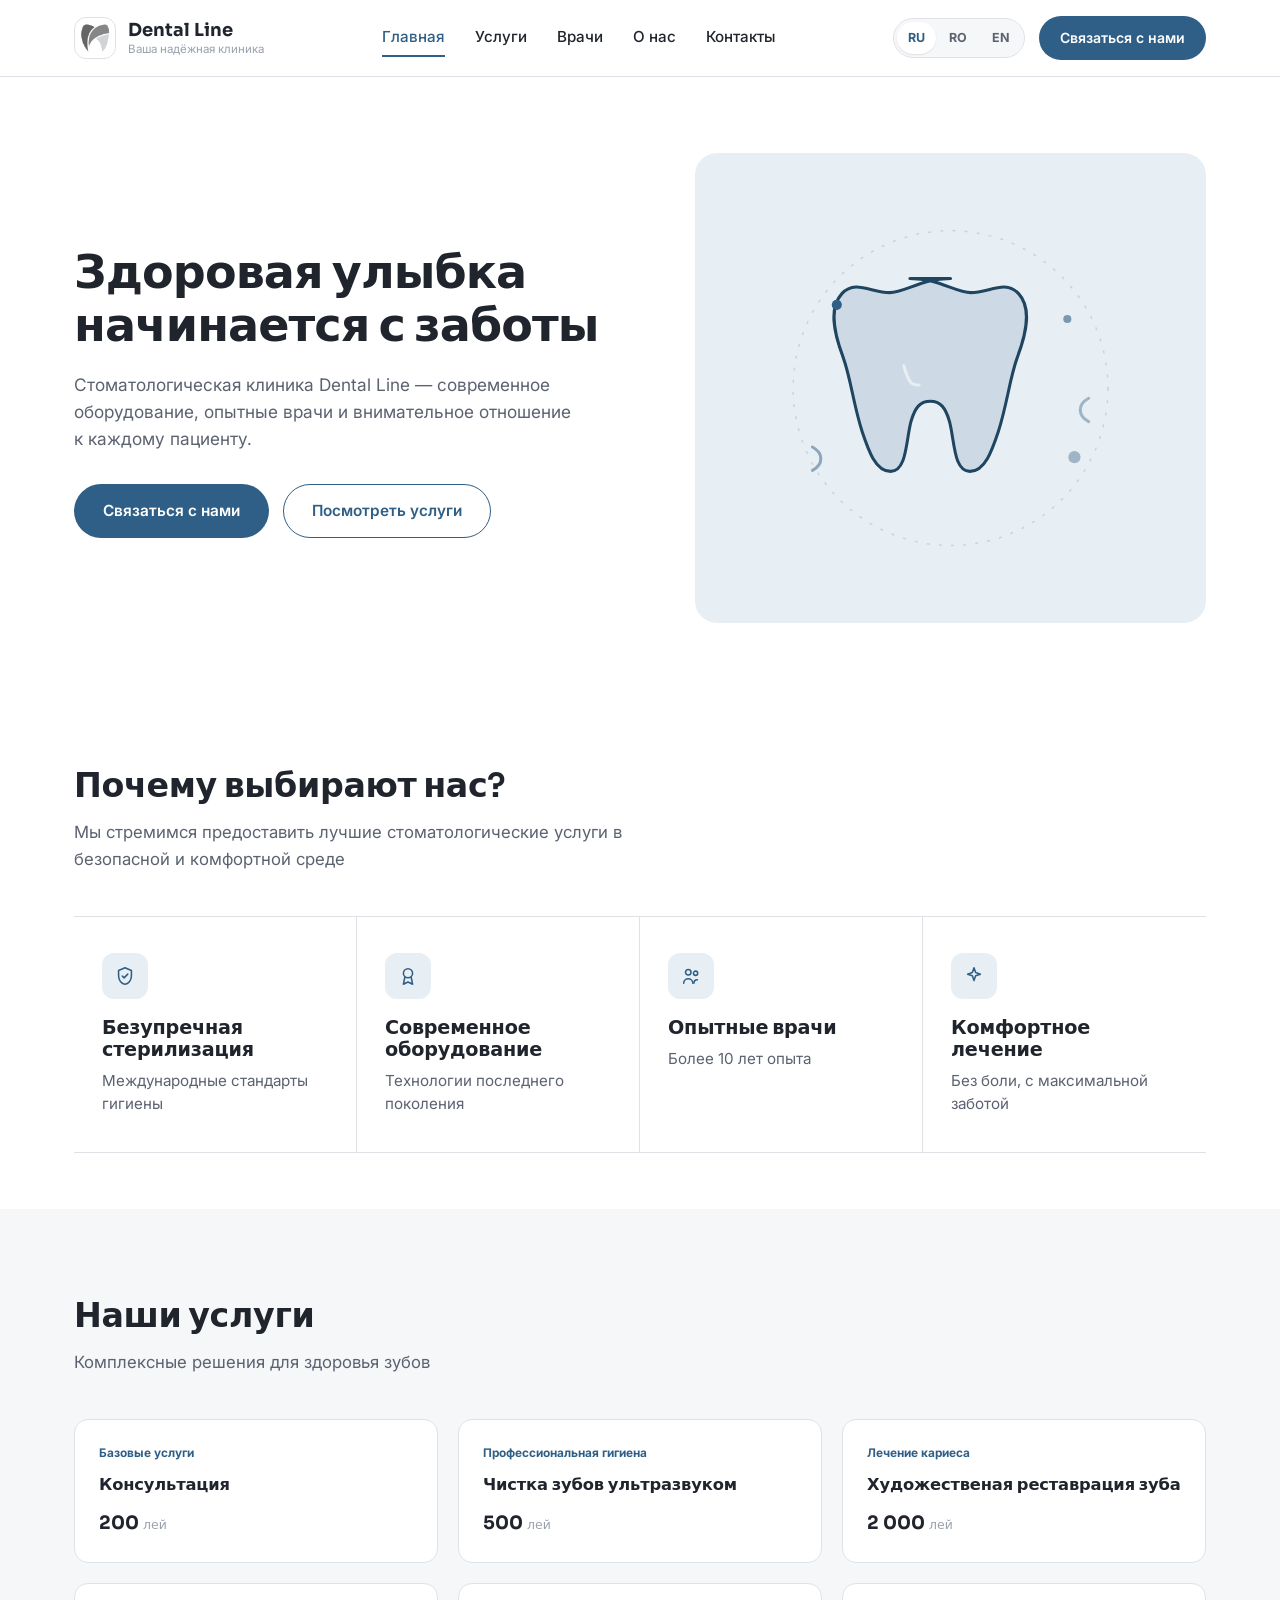
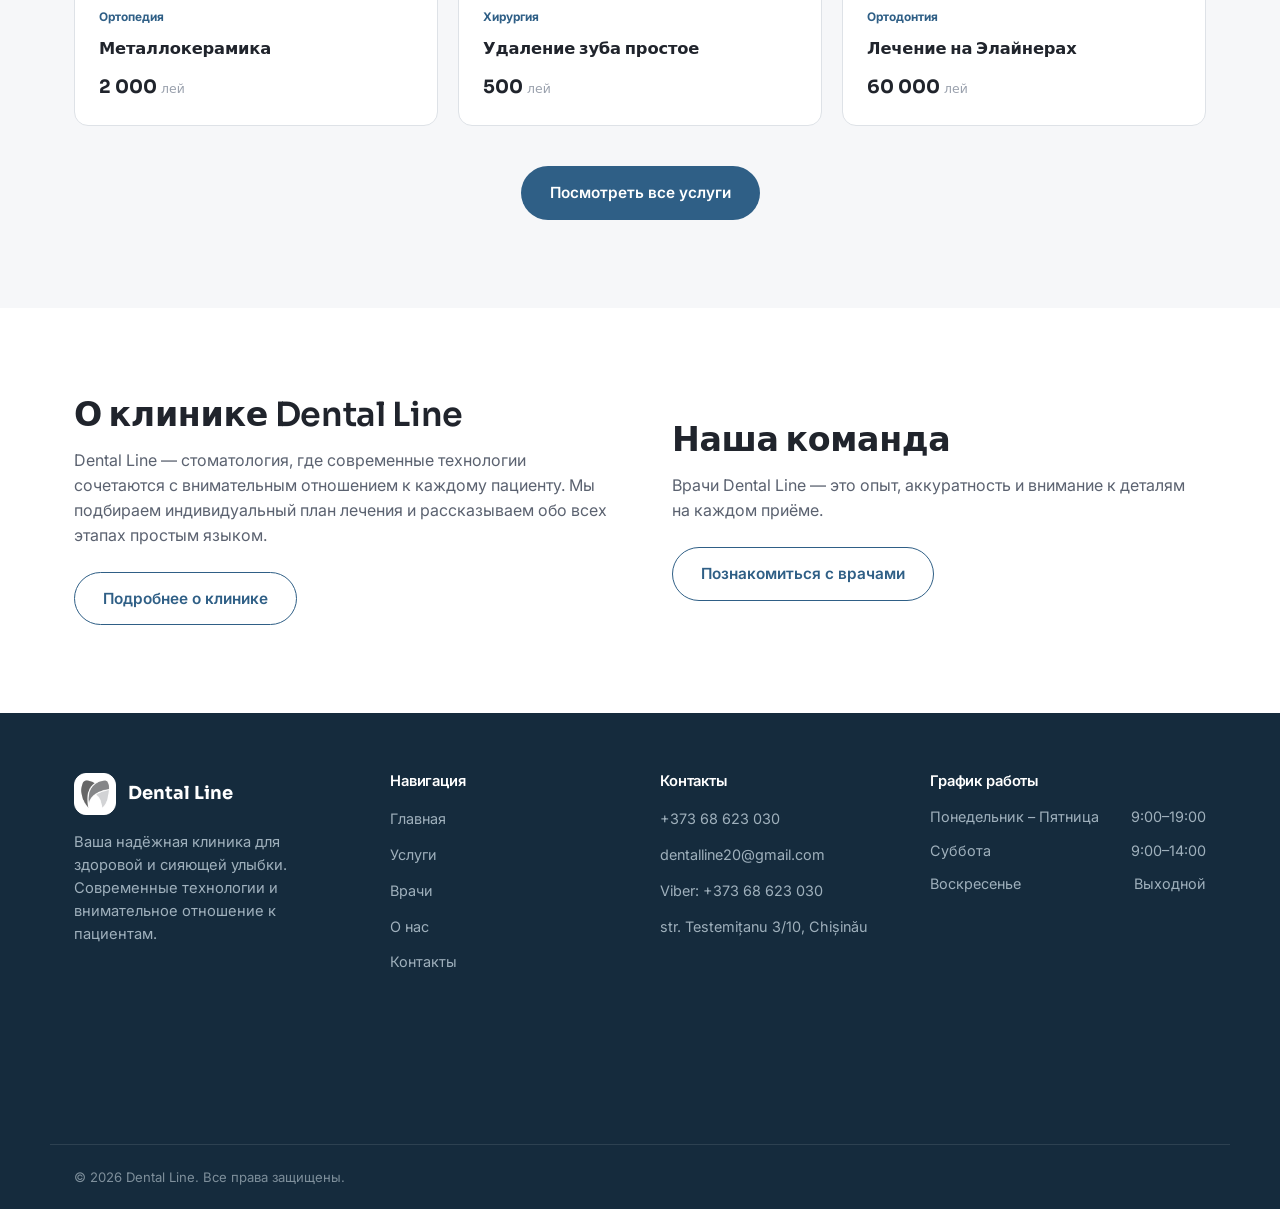
==== index.html @ fdcbea6c "Add files via upload" ====
<!DOCTYPE html>
<html lang="ru">
<head>
<meta charset="UTF-8">
<meta name="viewport" content="width=device-width, initial-scale=1.0">
<title>Dental Line — стоматологическая клиника</title>
<link rel="preconnect" href="https://fonts.googleapis.com">
<link rel="preconnect" href="https://fonts.gstatic.com" crossorigin>
<link href="https://fonts.googleapis.com/css2?family=Sora:wght@600;700&family=Inter:wght@400;500;600;700&display=swap" rel="stylesheet">
<link rel="stylesheet" href="css/style.css">
<meta name="description" content="Стоматологическая клиника Dental Line в Кишинёве: лечение зубов, гигиена, имплантация, протезирование, ортодонтия. Современное оборудование, опытные врачи, прозрачные цены.">
<link rel="canonical" href="https://dentalline.md/">
<meta name="robots" content="index, follow">

<link rel="icon" href="img/favicon.ico" sizes="any">
<link rel="icon" type="image/png" sizes="32x32" href="img/favicon-32.png">
<link rel="icon" type="image/png" sizes="16x16" href="img/favicon-16.png">
<link rel="apple-touch-icon" sizes="180x180" href="img/logo-icon-180.png">

<meta property="og:type" content="website">
<meta property="og:site_name" content="Dental Line">
<meta property="og:locale" content="ru_RU">
<meta property="og:title" content="Dental Line — стоматологическая клиника в Кишинёве">
<meta property="og:description" content="Стоматологическая клиника Dental Line в Кишинёве: лечение зубов, гигиена, имплантация, протезирование, ортодонтия. Современное оборудование, опытные врачи, прозрачные цены.">
<meta property="og:url" content="https://dentalline.md/">
<meta property="og:image" content="https://dentalline.md/img/logo-full.png">

<meta name="twitter:card" content="summary_large_image">
<meta name="twitter:title" content="Dental Line — стоматологическая клиника в Кишинёве">
<meta name="twitter:description" content="Стоматологическая клиника Dental Line в Кишинёве: лечение зубов, гигиена, имплантация, протезирование, ортодонтия. Современное оборудование, опытные врачи, прозрачные цены.">
<meta name="twitter:image" content="https://dentalline.md/img/logo-full.png">

<script type="application/ld+json">
{
  "@context": "https://schema.org",
  "@type": "Dentist",
  "name": "Dental Line",
  "image": "https://dentalline.md/img/logo-full.png",
  "logo": "https://dentalline.md/img/logo-icon-512.png",
  "url": "https://dentalline.md/",
  "telephone": "+37368623030",
  "email": "dentalline20@gmail.com",
  "address": {
    "@type": "PostalAddress",
    "streetAddress": "str. Testemițanu 3/10",
    "addressLocality": "Chișinău",
    "addressCountry": "MD"
  },
  "openingHoursSpecification": [
    {
      "@type": "OpeningHoursSpecification",
      "dayOfWeek": ["Monday","Tuesday","Wednesday","Thursday","Friday"],
      "opens": "09:00",
      "closes": "19:00"
    },
    {
      "@type": "OpeningHoursSpecification",
      "dayOfWeek": ["Saturday"],
      "opens": "09:00",
      "closes": "14:00"
    }
  ],
  "sameAs": []
}
</script>
</head>
<body data-page="home">

<header class="site-header">
  <div class="container header-inner">
    <a href="index.html" class="brand">
      <span class="brand-mark"><img src="img/logo-icon.png" alt="Dental Line" width="42" height="42"></span>
      <span class="brand-text">
        <span class="brand-name">Dental Line</span>
        <span class="brand-tag" data-i18n="brand.tag">Ваша надёжная клиника</span>
      </span>
    </a>
    <nav class="main-nav">
      <a href="index.html" class="active" data-i18n="nav.home">Главная</a>
      <a href="services.html" data-i18n="nav.services">Услуги</a>
      <a href="doctors.html" data-i18n="nav.doctors">Врачи</a>
      <a href="about.html" data-i18n="nav.about">О нас</a>
      <a href="contacts.html" data-i18n="nav.contacts">Контакты</a>
    </nav>
    <div class="header-actions">
      <div class="lang-switch">
        <button data-lang="ru">RU</button>
        <button data-lang="ro">RO</button>
        <button data-lang="en">EN</button>
      </div>
      <a href="contacts.html" class="btn btn-primary btn-sm" data-i18n="header.contactBtn">Связаться с нами</a>
    </div>
    <button class="nav-toggle" aria-label="Menu"></button>
  </div>
</header>

<div class="mobile-overlay" id="mobile-overlay">
  <nav class="mobile-overlay-nav">
    <a href="index.html" class="active" data-i18n="nav.home">Главная</a>
    <a href="services.html" data-i18n="nav.services">Услуги</a>
    <a href="doctors.html" data-i18n="nav.doctors">Врачи</a>
    <a href="about.html" data-i18n="nav.about">О нас</a>
    <a href="contacts.html" data-i18n="nav.contacts">Контакты</a>
  </nav>
  <div class="mobile-overlay-actions">
    <div class="lang-switch">
      <button data-lang="ru">RU</button>
      <button data-lang="ro">RO</button>
      <button data-lang="en">EN</button>
    </div>
    <a href="contacts.html" class="btn btn-primary btn-block" data-i18n="header.contactBtn">Связаться с нами</a>
  </div>
</div>

<main>

  <!-- Hero -->
  <section class="hero">
    <div class="container hero-grid">
      <div class="hero-copy">
        <h1 data-i18n="hero.title">Здоровая улыбка начинается с заботы</h1>
        <p class="lede" data-i18n="hero.lede">Стоматологическая клиника Dental Line — современное оборудование, опытные врачи и внимательное отношение к каждому пациенту.</p>
        <div class="hero-actions">
          <a href="contacts.html" class="btn btn-primary" data-i18n="hero.ctaContact">Связаться с нами</a>
          <a href="services.html" class="btn btn-outline" data-i18n="hero.ctaServices">Посмотреть услуги</a>
        </div>
      </div>
      <div class="hero-visual" aria-hidden="true">
        <svg viewBox="0 0 400 400" xmlns="http://www.w3.org/2000/svg">
          <circle cx="200" cy="200" r="155" fill="none" stroke="#2F5F86" stroke-opacity="0.18" stroke-width="1.5" stroke-dasharray="3 9"/>
          <path d="M200 92c-28 0-45 14-60 14-18 0-34-13-47 1-13 14-8 38 1 62 8 22 10 46 19 74 6 18 13 39 28 39 16 0 15-30 20-49 4-14 9-20 19-20s15 6 19 20c5 19 4 49 20 49 15 0 22-21 28-39 9-28 11-52 19-74 9-24 14-48 1-62-13-14-29-1-47-1-15 0-32-14-60-14z" fill="#2F5F86" fill-opacity="0.14" stroke="#1F4560" stroke-width="3" stroke-linejoin="round"/>
          <path d="M154 178c5 18 8 19 15 19" stroke="#ffffff" stroke-width="3" fill="none" stroke-linecap="round" opacity="0.55"/>
          <circle cx="88" cy="118" r="5" fill="#2F5F86"/>
          <circle cx="315" cy="132" r="4" fill="#2F5F86" opacity="0.6"/>
          <circle cx="322" cy="268" r="6" fill="#2F5F86" opacity="0.4"/>
          <path d="M64 258c11 6 11 17 0 23" stroke="#2F5F86" stroke-width="3" fill="none" stroke-linecap="round" opacity="0.5"/>
          <path d="M336 210c-11 6-11 17 0 23" stroke="#2F5F86" stroke-width="3" fill="none" stroke-linecap="round" opacity="0.4"/>
        </svg>
      </div>
    </div>
  </section>

  <!-- Why choose us -->
  <section class="section section--tight">
    <div class="container">
      <div class="section-head">
        <h2 data-i18n="why.title">Почему выбирают нас?</h2>
        <p data-i18n="why.subtitle">Мы стремимся предоставить лучшие стоматологические услуги в безопасной и комфортной среде</p>
      </div>
    </div>
    <div class="container">
      <div class="why-grid">
        <div class="why-item">
          <span class="why-icon" data-icon="shield"></span>
          <h3 data-i18n="why.1.title">Безупречная стерилизация</h3>
          <p data-i18n="why.1.text">Международные стандарты гигиены</p>
        </div>
        <div class="why-item">
          <span class="why-icon" data-icon="badge"></span>
          <h3 data-i18n="why.2.title">Современное оборудование</h3>
          <p data-i18n="why.2.text">Технологии последнего поколения</p>
        </div>
        <div class="why-item">
          <span class="why-icon" data-icon="users"></span>
          <h3 data-i18n="why.3.title">Опытные врачи</h3>
          <p data-i18n="why.3.text">Более 10 лет опыта</p>
        </div>
        <div class="why-item">
          <span class="why-icon" data-icon="sparkle"></span>
          <h3 data-i18n="why.4.title">Комфортное лечение</h3>
          <p data-i18n="why.4.text">Без боли, с максимальной заботой</p>
        </div>
      </div>
    </div>
  </section>

  <!-- Services preview -->
  <section class="section section--gray">
    <div class="container">
      <div class="section-head">
        <h2 data-i18n="home.services.title">Наши услуги</h2>
        <p data-i18n="home.services.subtitle">Комплексные решения для здоровья зубов</p>
      </div>
      <div class="services-preview-grid" id="services-preview-grid"></div>
      <div class="preview-footer-cta">
        <a href="services.html" class="btn btn-primary" data-i18n="services.viewAll">Посмотреть все услуги</a>
      </div>
    </div>
  </section>

  <!-- About + team teaser -->
  <section class="section">
    <div class="container">
      <div class="about-grid">
        <div>
          <h2 data-i18n="home.about.title">О клинике Dental Line</h2>
          <p class="lede" style="margin-top:14px;" data-i18n="home.about.text">Dental Line — стоматология, где современные технологии сочетаются с внимательным отношением к каждому пациенту.</p>
          <a href="about.html" class="btn btn-outline" style="margin-top:24px;" data-i18n="home.about.link">Подробнее о клинике</a>
        </div>
        <div>
          <h2 data-i18n="home.doctors.title">Наша команда</h2>
          <p class="lede" style="margin-top:14px;" data-i18n="home.doctors.text">Врачи Dental Line — это опыт, аккуратность и внимание к деталям на каждом приёме.</p>
          <a href="doctors.html" class="btn btn-outline" style="margin-top:24px;" data-i18n="home.doctors.link">Познакомиться с врачами</a>
        </div>
      </div>
    </div>
  </section>

</main>

<footer class="site-footer">
  <div class="container footer-top">
    <div class="footer-brand">
      <a href="index.html" class="brand">
        <span class="brand-mark"><img src="img/logo-icon.png" alt="Dental Line" width="42" height="42"></span>
        <span class="brand-name">Dental Line</span>
      </a>
      <p data-i18n="footer.about">Ваша надёжная клиника для здоровой и сияющей улыбки.</p>
    </div>
    <div class="footer-col">
      <h4 data-i18n="footer.navTitle">Навигация</h4>
      <ul>
        <li><a href="index.html" data-i18n="nav.home">Главная</a></li>
        <li><a href="services.html" data-i18n="nav.services">Услуги</a></li>
        <li><a href="doctors.html" data-i18n="nav.doctors">Врачи</a></li>
        <li><a href="about.html" data-i18n="nav.about">О нас</a></li>
        <li><a href="contacts.html" data-i18n="nav.contacts">Контакты</a></li>
      </ul>
    </div>
    <div class="footer-col">
      <h4 data-i18n="footer.contactsTitle">Контакты</h4>
      <ul>
        <li><a href="tel:+37368623030" data-contact="phoneTel"><span data-contact="phoneDisplay">+373 68 623 030</span></a></li>
        <li><a href="mailto:dentalline20@gmail.com" data-contact="email">dentalline20@gmail.com</a></li>
        <li><a href="viber://chat?number=%2B37368623030" data-contact="viberHref">Viber: <span data-contact="phoneDisplay">+373 68 623 030</span></a></li>
        <li><span data-contact="address">str. Testemițanu 3/10, Chișinău</span></li>
      </ul>
    </div>
    <div class="footer-col">
      <h4 data-i18n="footer.hoursTitle">График работы</h4>
      <ul style="margin-bottom:16px;">
        <li class="footer-hours-row"><span data-i18n="contacts.hours.weekdays">Пн–Пт</span><span>9:00–19:00</span></li>
        <li class="footer-hours-row"><span data-i18n="contacts.hours.saturday">Сб</span><span>9:00–14:00</span></li>
        <li class="footer-hours-row"><span data-i18n="contacts.hours.sunday">Вс</span><span data-i18n="contacts.hours.closed">Выходной</span></li>
      </ul>
      <div class="footer-map">
        <iframe src="https://www.google.com/maps?q=str.+Testemi%C8%9Banu+3%2F10,+Chi%C8%99in%C4%83u&output=embed" loading="lazy" referrerpolicy="no-referrer-when-downgrade" title="Dental Line — карта"></iframe>
      </div>
    </div>
  </div>
  <div class="container footer-bottom">
    <span>© <span data-contact="year">2026</span> Dental Line. <span data-i18n="footer.rights">Все права защищены.</span></span>
  </div>
</footer>

<script src="js/services-data.js"></script>
<script src="js/translations.js"></script>
<script src="js/main.js"></script>
</body>
</html>
---- css/style.css ----
/* ==========================================================================
   Dental Line — design tokens & base
   ========================================================================== */

:root{
  --white:#ffffff;
  --gray-50:#F6F7F9;
  --gray-100:#EEF0F3;
  --gray-200:#DEE2E7;
  --gray-300:#C4C9D1;
  --gray-400:#9AA1AD;
  --gray-600:#5B6270;
  --ink:#20242C;

  --blue:#2F5F86;
  --blue-dark:#1F4560;
  --blue-deep:#152B3D;
  --blue-tint:#E8EFF4;
  --blue-tint-2:#DCE7EF;

  --radius-sm:8px;
  --radius-md:14px;
  --radius-lg:22px;
  --radius-pill:999px;

  --shadow-sm:0 1px 2px rgba(21,43,61,.06), 0 1px 1px rgba(21,43,61,.05);
  --shadow-md:0 8px 24px rgba(21,43,61,.10);

  --container:1180px;

  --font-display:'Sora', system-ui, sans-serif;
  --font-body:'Inter', system-ui, sans-serif;

  --header-h:76px;
}

*, *::before, *::after{ box-sizing:border-box; }
html{ scroll-behavior:smooth; overflow-x:hidden; }
body{
  margin:0;
  font-family:var(--font-body);
  color:var(--ink);
  background:var(--white);
  -webkit-font-smoothing:antialiased;
  line-height:1.55;
}
img,svg{ display:block; max-width:100%; }
a{ color:inherit; text-decoration:none; }
ul{ margin:0; padding:0; list-style:none; }
button{ font:inherit; cursor:pointer; }
input,textarea,select{ font:inherit; }

@media (prefers-reduced-motion: reduce){
  html{ scroll-behavior:auto; }
  *, *::before, *::after{ animation-duration:.001ms !important; transition-duration:.001ms !important; }
}

:focus-visible{
  outline:2.5px solid var(--blue);
  outline-offset:2px;
  border-radius:4px;
}

h1,h2,h3,h4{
  font-family:var(--font-display);
  color:var(--ink);
  margin:0;
  line-height:1.15;
  letter-spacing:-0.01em;
  font-weight:600;
}
h1{ font-size:clamp(2.1rem, 3.6vw, 3.15rem); letter-spacing:-0.02em; }
h2{ font-size:clamp(1.65rem, 2.6vw, 2.15rem); }
h3{ font-size:1.2rem; }
p{ margin:0; }

.container{
  width:100%;
  max-width:var(--container);
  margin-inline:auto;
  padding-inline:24px;
}

.section{ padding-block:88px; }
.section--tight{ padding-block:56px; }
.section--gray{ background:var(--gray-50); }

.eyebrow-free-title{ max-width:640px; }
.section-head{ max-width:620px; margin-bottom:44px; }
.section-head p{ color:var(--gray-600); margin-top:14px; font-size:1.05rem; }

.text-center{ text-align:center; margin-inline:auto; }

/* ---------- Buttons ---------- */
.btn{
  display:inline-flex;
  align-items:center;
  justify-content:center;
  gap:8px;
  padding:14px 28px;
  border-radius:var(--radius-pill);
  font-weight:600;
  font-size:.96rem;
  border:1.5px solid transparent;
  transition:background .18s ease, color .18s ease, border-color .18s ease, transform .12s ease;
  white-space:nowrap;
}
.btn:active{ transform:translateY(1px); }
.btn-primary{ background:var(--blue); color:var(--white); }
.btn-primary:hover{ background:var(--blue-dark); }
.btn-outline{ background:transparent; color:var(--blue); border-color:var(--blue); }
.btn-outline:hover{ background:var(--blue-tint); }
.btn-block{ width:100%; }
.btn-sm{ padding:10px 20px; font-size:.88rem; }

/* ==========================================================================
   Header
   ========================================================================== */
.site-header{
  position:sticky; top:0; z-index:80;
  background:rgba(255,255,255,.92);
  backdrop-filter:blur(8px);
  border-bottom:1px solid var(--gray-200);
}
.header-inner{
  display:flex; align-items:center; justify-content:space-between;
  height:var(--header-h);
  gap:20px;
}
.brand{ display:flex; align-items:center; gap:12px; }
.brand-mark{
  width:42px; height:42px; border-radius:12px;
  background:var(--white);
  border:1px solid var(--gray-200);
  color:var(--white);
  display:flex; align-items:center; justify-content:center;
  font-family:var(--font-display); font-weight:700; font-size:1.05rem;
  flex-shrink:0;
  overflow:hidden;
  padding:5px;
}
.brand-mark img{ width:100%; height:100%; object-fit:contain; display:block; }
.brand-text{ display:flex; flex-direction:column; line-height:1.15; }
.brand-name{ font-family:var(--font-display); font-weight:700; font-size:1.12rem; color:var(--ink); }
.brand-tag{ font-size:.72rem; color:var(--gray-400); margin-top:2px; }

.main-nav{ display:flex; align-items:center; gap:30px; }
.main-nav a{
  font-weight:500; font-size:.95rem; color:var(--ink);
  padding-block:6px; border-bottom:2px solid transparent;
  transition:color .15s ease, border-color .15s ease;
}
.main-nav a:hover{ color:var(--blue); }
.main-nav a.active{ color:var(--blue); border-color:var(--blue); }

.header-actions{ display:flex; align-items:center; gap:14px; }

.lang-switch{
  display:flex; border:1px solid var(--gray-200); border-radius:var(--radius-pill);
  padding:3px; gap:2px; background:var(--gray-50);
}
.lang-switch button{
  border:none; background:transparent; padding:6px 11px; border-radius:var(--radius-pill);
  font-size:.78rem; font-weight:700; letter-spacing:.02em; color:var(--gray-600);
  transition:background .15s ease, color .15s ease;
}
.lang-switch button.active{ background:var(--white); color:var(--blue); box-shadow:var(--shadow-sm); }

.nav-toggle{
  display:none; width:42px; height:42px; border-radius:10px; border:1px solid var(--gray-200);
  background:var(--white); align-items:center; justify-content:center; flex-shrink:0;
}
.nav-toggle svg{ width:20px; height:20px; }

/* Mobile nav overlay — a sibling of <header>, not a descendant, so that
   position:fixed anchors to the real viewport (a sticky ancestor would
   otherwise become its containing block in Chromium/Safari). */
.mobile-overlay{ display:none; }

/* ==========================================================================
   Hero
   ========================================================================== */
.hero{
  padding-block:76px 88px;
}
.hero-grid{
  display:grid; grid-template-columns:1.05fr .95fr; gap:56px; align-items:center;
}
.hero-copy p.lede{
  color:var(--gray-600); font-size:1.08rem; max-width:46ch; margin-top:20px;
}
.hero-copy h1{ margin-top:8px; }
.hero-actions{ display:flex; gap:14px; margin-top:32px; flex-wrap:wrap; }

.hero-visual{
  position:relative;
  background:var(--blue-tint);
  border-radius:var(--radius-lg);
  padding:32px;
  display:flex; align-items:center; justify-content:center;
  aspect-ratio:1/0.92;
}
.hero-visual svg{ width:100%; height:100%; }

/* ==========================================================================
   Why choose us
   ========================================================================== */
.why-grid{
  display:grid; grid-template-columns:repeat(4,1fr); gap:0;
  border-top:1px solid var(--gray-200);
}
.why-item{
  padding:36px 28px; border-right:1px solid var(--gray-200); border-bottom:1px solid var(--gray-200);
}
.why-item:last-child{ border-right:none; }
.why-icon{
  width:46px; height:46px; border-radius:12px; background:var(--blue-tint); color:var(--blue);
  display:flex; align-items:center; justify-content:center; margin-bottom:18px;
}
.why-icon svg{ width:22px; height:22px; }
.why-item h3{ margin-bottom:8px; }
.why-item p{ color:var(--gray-600); font-size:.95rem; }

/* ==========================================================================
   Services (home preview + full page)
   ========================================================================== */
.services-preview-grid{
  display:grid; grid-template-columns:repeat(3,1fr); gap:20px; margin-bottom:40px;
}
.service-card{
  background:var(--white); border:1px solid var(--gray-200); border-radius:var(--radius-md);
  padding:24px; display:flex; flex-direction:column; gap:14px;
  transition:border-color .15s ease, transform .15s ease;
}
.service-card:hover{ border-color:var(--blue); transform:translateY(-2px); }
.service-card .tag{
  font-size:.74rem; font-weight:700; color:var(--blue); text-transform:none;
}
.service-card h3{ font-size:1.02rem; }
.service-card .price{
  margin-top:auto; font-family:var(--font-display); font-weight:700; color:var(--ink); font-size:1.15rem;
}
.service-card .price span{ color:var(--gray-400); font-weight:500; font-size:.78rem; margin-left:4px; }

.preview-footer-cta{ text-align:center; }

/* Services filter page */
.services-hero{
  background:var(--blue-deep); color:var(--white); padding-block:56px;
}
.services-hero h1{ color:var(--white); }
.services-hero p{ color:#B9C6D1; margin-top:12px; max-width:56ch; }

.filter-bar{
  position:sticky; top:var(--header-h); z-index:60; background:var(--white);
  border-bottom:1px solid var(--gray-200); padding-block:18px;
}
.filter-pills{ display:flex; gap:10px; flex-wrap:wrap; }
.filter-pill{
  border:1.5px solid var(--gray-200); background:var(--white); color:var(--gray-600);
  padding:9px 18px; border-radius:var(--radius-pill); font-size:.88rem; font-weight:600;
  display:inline-flex; align-items:center; gap:8px;
  transition:border-color .15s ease, color .15s ease, background .15s ease;
}
.filter-pill svg{ width:16px; height:16px; }
.filter-pill:hover{ border-color:var(--blue); color:var(--blue); }
.filter-pill.active{ background:var(--blue); border-color:var(--blue); color:var(--white); }

.price-list{ padding-block:56px; }
.price-category{ margin-bottom:52px; }
.price-category:last-child{ margin-bottom:0; }
.price-category-head{
  display:flex; align-items:center; gap:14px; margin-bottom:18px;
  padding-bottom:14px; border-bottom:2px solid var(--ink);
}
.price-category-head .cat-icon{
  width:38px; height:38px; border-radius:10px; background:var(--blue-tint); color:var(--blue);
  display:flex; align-items:center; justify-content:center; flex-shrink:0;
}
.price-category-head .cat-icon svg{ width:19px; height:19px; }
.price-category-head h2{ font-size:1.3rem; }

.price-row{
  display:flex; align-items:baseline; justify-content:space-between; gap:24px;
  padding:15px 18px; border-radius:var(--radius-sm);
}
.price-row:nth-child(odd){ background:var(--gray-50); }
.price-row-name{ color:var(--ink); font-size:.98rem; min-width:0; overflow-wrap:break-word; word-break:break-word; }
.price-row-price{
  font-family:var(--font-display); font-weight:700; color:var(--blue); white-space:nowrap; font-size:1rem;
}

/* ==========================================================================
   Doctors
   ========================================================================== */
.doctors-grid{
  display:grid; grid-template-columns:repeat(3,1fr); gap:28px;
}
.doctor-card{ text-align:left; }
.doctor-photo{
  aspect-ratio:1/1; border-radius:var(--radius-md);
  background:linear-gradient(155deg, var(--blue-tint), var(--gray-100));
  border:1.5px dashed var(--gray-300);
  display:flex; flex-direction:column; align-items:center; justify-content:center; gap:10px;
  color:var(--gray-400); margin-bottom:16px;
}
.doctor-photo svg{ width:44px; height:44px; }
.doctor-photo span{ font-size:.78rem; font-weight:600; color:var(--gray-400); }
.doctor-card h3{ margin-bottom:4px; }
.doctor-card .role{ color:var(--blue); font-size:.88rem; font-weight:600; margin-bottom:8px; }
.doctor-card .note{ color:var(--gray-400); font-size:.86rem; }

/* ==========================================================================
   About
   ========================================================================== */
.about-hero{ background:var(--blue-deep); color:var(--white); padding-block:56px; }
.about-hero h1{ color:var(--white); }
.about-hero p{ color:#B9C6D1; margin-top:12px; max-width:56ch; }

.about-grid{
  display:grid; grid-template-columns:1fr 1fr; gap:64px; align-items:center;
}
.about-grid p + p{ margin-top:16px; }
.about-grid .lede{ color:var(--gray-600); }
.about-visual{
  background:var(--gray-50); border-radius:var(--radius-lg); padding:28px;
  aspect-ratio:1/1; display:flex; align-items:center; justify-content:center;
}
.about-visual svg{ width:100%; height:100%; }

.pillars{
  display:grid; grid-template-columns:repeat(3,1fr); gap:24px; margin-top:64px;
}
.pillar{ padding:28px; border-radius:var(--radius-md); background:var(--gray-50); }
.pillar .why-icon{ background:var(--white); }
.pillar h3{ margin-bottom:8px; font-size:1.05rem; }
.pillar p{ color:var(--gray-600); font-size:.94rem; }

/* ==========================================================================
   Contacts
   ========================================================================== */
.contacts-hero{ background:var(--blue-deep); color:var(--white); padding-block:56px; }
.contacts-hero h1{ color:var(--white); }

.contacts-grid{
  display:grid; grid-template-columns:.85fr 1.15fr; gap:48px; align-items:start;
}
.contact-info-list{ display:flex; flex-direction:column; gap:14px; margin-bottom:28px; }
.contact-info-card{
  display:flex; gap:16px; padding:20px; border:1px solid var(--gray-200); border-radius:var(--radius-md);
}
.contact-info-card .ico{
  width:42px; height:42px; border-radius:10px; background:var(--blue-tint); color:var(--blue);
  display:flex; align-items:center; justify-content:center; flex-shrink:0;
}
.contact-info-card .ico svg{ width:20px; height:20px; }
.contact-info-card h3{ font-size:.98rem; margin-bottom:4px; }
.contact-info-card p, .contact-info-card a{ color:var(--gray-600); font-size:.93rem; }
.contact-info-card a:hover{ color:var(--blue); }
.contact-info-card p + p{ margin-top:2px; }

.map-embed{
  border-radius:var(--radius-md); overflow:hidden; border:1px solid var(--gray-200);
  aspect-ratio:16/10;
}
.map-embed iframe{ width:100%; height:100%; border:0; }

.contact-form-panel{
  background:var(--gray-50); border-radius:var(--radius-lg); padding:36px;
}
.form-row{ margin-bottom:18px; }
.form-row label{ display:block; font-size:.85rem; font-weight:600; margin-bottom:7px; color:var(--ink); }
.form-row input, .form-row textarea{
  width:100%; padding:13px 15px; border-radius:var(--radius-sm); border:1.5px solid var(--gray-200);
  background:var(--white); color:var(--ink);
}
.form-row input:focus, .form-row textarea:focus{ outline:none; border-color:var(--blue); }
.form-row textarea{ min-height:110px; resize:vertical; }
.form-divider{ height:1px; background:var(--gray-200); margin:22px 0; }
.form-hint{ font-size:.85rem; color:var(--gray-600); margin-bottom:14px; }
.send-options{ display:flex; flex-direction:column; gap:10px; }
.send-btn{
  display:flex; align-items:center; justify-content:center; gap:10px;
  padding:14px; border-radius:var(--radius-sm); font-weight:600; font-size:.92rem; color:var(--white);
  transition:filter .15s ease;
}
.send-btn:hover{ filter:brightness(1.08); }
.send-btn svg{ width:18px; height:18px; }
.send-whatsapp{ background:#2FA24B; }
.send-viber{ background:#7360F2; }
.send-call{ background:var(--ink); }
.send-email{ background:var(--blue); }

/* ==========================================================================
   Footer
   ========================================================================== */
.site-footer{ background:var(--blue-deep); color:#C7D2DA; }
.footer-top{
  padding-block:60px; display:grid; grid-template-columns:1.2fr 1fr 1fr 1.2fr; gap:40px;
}
.footer-brand .brand-mark{ background:var(--white); color:var(--blue-deep); border-color:var(--white); }
.footer-brand .brand-name{ color:var(--white); }
.footer-brand p{ margin-top:16px; font-size:.92rem; color:#9FB0BC; max-width:32ch; }
.footer-col h4{ color:var(--white); font-size:.92rem; margin-bottom:16px; font-family:var(--font-body); font-weight:600; }
.footer-col ul{ display:flex; flex-direction:column; gap:11px; }
.footer-col a, .footer-col span{ font-size:.9rem; color:#9FB0BC; }
.footer-col a:hover{ color:var(--white); }
.footer-hours-row{ display:flex; justify-content:space-between; gap:12px; }
.footer-map{ border-radius:var(--radius-md); overflow:hidden; aspect-ratio:16/10; }
.footer-map iframe{ width:100%; height:100%; border:0; filter:grayscale(.2) contrast(1.05); }
.footer-bottom{
  border-top:1px solid rgba(255,255,255,.1); padding-block:22px;
  display:flex; justify-content:space-between; gap:12px; font-size:.82rem; color:#7E8F9B; flex-wrap:wrap;
}

/* ==========================================================================
   Responsive
   ========================================================================== */
@media (max-width:980px){
  .hero-grid{ grid-template-columns:1fr; }
  .hero-visual{ order:-1; aspect-ratio:16/10; }
  .why-grid{ grid-template-columns:repeat(2,1fr); }
  .why-item:nth-child(2){ border-right:none; }
  .services-preview-grid{ grid-template-columns:repeat(2,1fr); }
  .doctors-grid{ grid-template-columns:repeat(2,1fr); }
  .about-grid{ grid-template-columns:1fr; }
  .about-visual{ order:-1; max-width:420px; margin-inline:auto; width:100%; }
  .pillars{ grid-template-columns:1fr; }
  .contacts-grid{ grid-template-columns:1fr; }
  .footer-top{ grid-template-columns:1fr 1fr; }
}

@media (max-width:720px){
  .main-nav, .header-actions{ display:none; }
  .nav-toggle{ display:flex; }

  .mobile-overlay{
    position:fixed; inset:var(--header-h) 0 0 0; z-index:70;
    background:var(--white);
    flex-direction:column; padding:24px; overflow:auto;
  }
  .mobile-overlay.open{ display:flex; }
  .mobile-overlay-nav{ display:flex; flex-direction:column; gap:2px; }
  .mobile-overlay-nav a{
    padding:15px 4px; border-bottom:1px solid var(--gray-100);
    font-weight:500; font-size:1.02rem; color:var(--ink);
  }
  .mobile-overlay-nav a.active{ color:var(--blue); }
  .mobile-overlay-actions{
    margin-top:auto; padding-top:26px; display:flex; flex-direction:column; gap:16px;
  }
  .mobile-overlay-actions .lang-switch{ align-self:center; }

  .why-grid{ grid-template-columns:1fr; }
  .why-item{ border-right:none; }
  .services-preview-grid{ grid-template-columns:1fr; }
  .doctors-grid{ grid-template-columns:1fr; }
  .footer-top{ grid-template-columns:1fr; }
  .section{ padding-block:56px; }

  /* Filter pills: horizontal scroll ("chips carousel") instead of wrapping */
  .filter-bar{ padding-block:14px; }
  .filter-bar .container{ padding-inline:0; }
  .filter-pills{
    flex-wrap:nowrap;
    overflow-x:auto;
    -webkit-overflow-scrolling:touch;
    scroll-snap-type:x proximity;
    scrollbar-width:none;
    padding-inline:24px 48px;
    margin:0;
  }
  .filter-pills::-webkit-scrollbar{ display:none; }
  .filter-pill{
    flex:0 0 auto;
    scroll-snap-align:start;
    white-space:nowrap;
  }
  .filter-bar::after{
    content:"";
    position:absolute;
    top:0; right:0; bottom:0;
    width:48px;
    background:linear-gradient(to right, rgba(255,255,255,0), var(--white) 70%);
    pointer-events:none;
  }
}
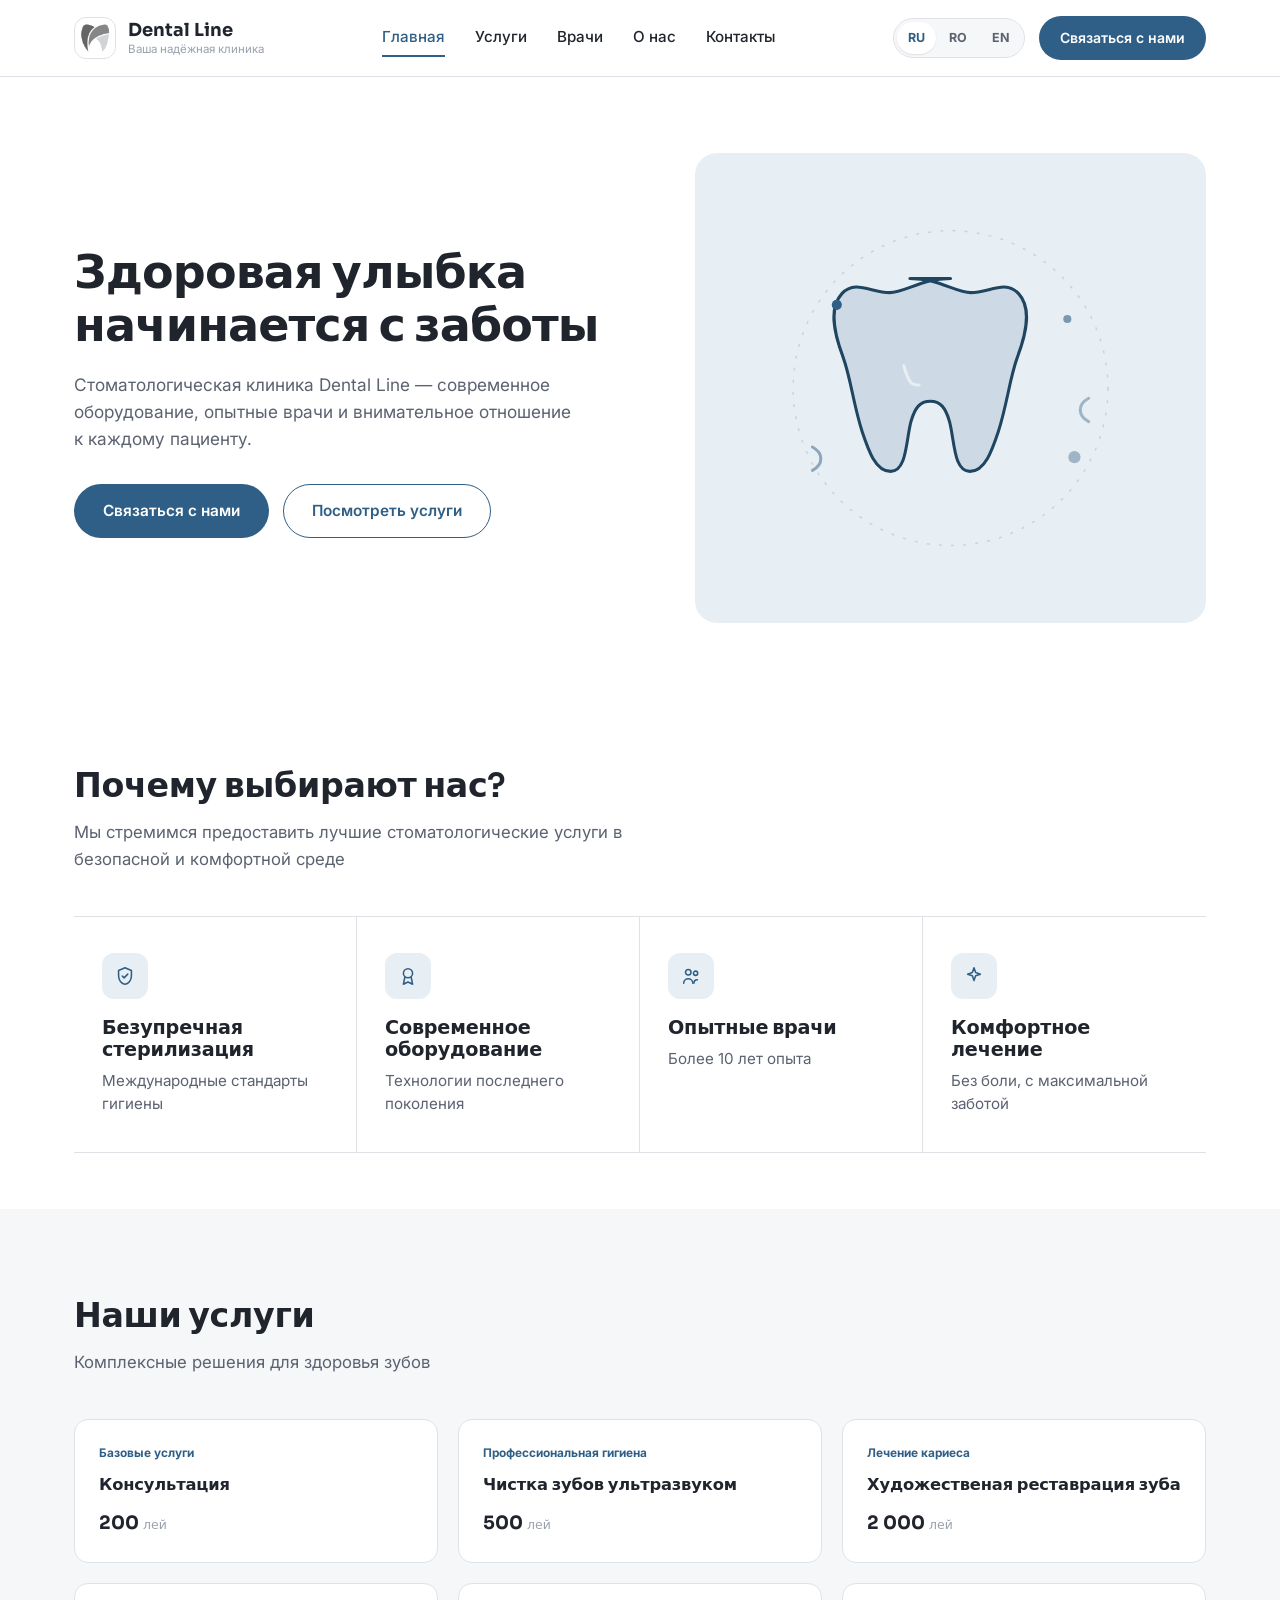
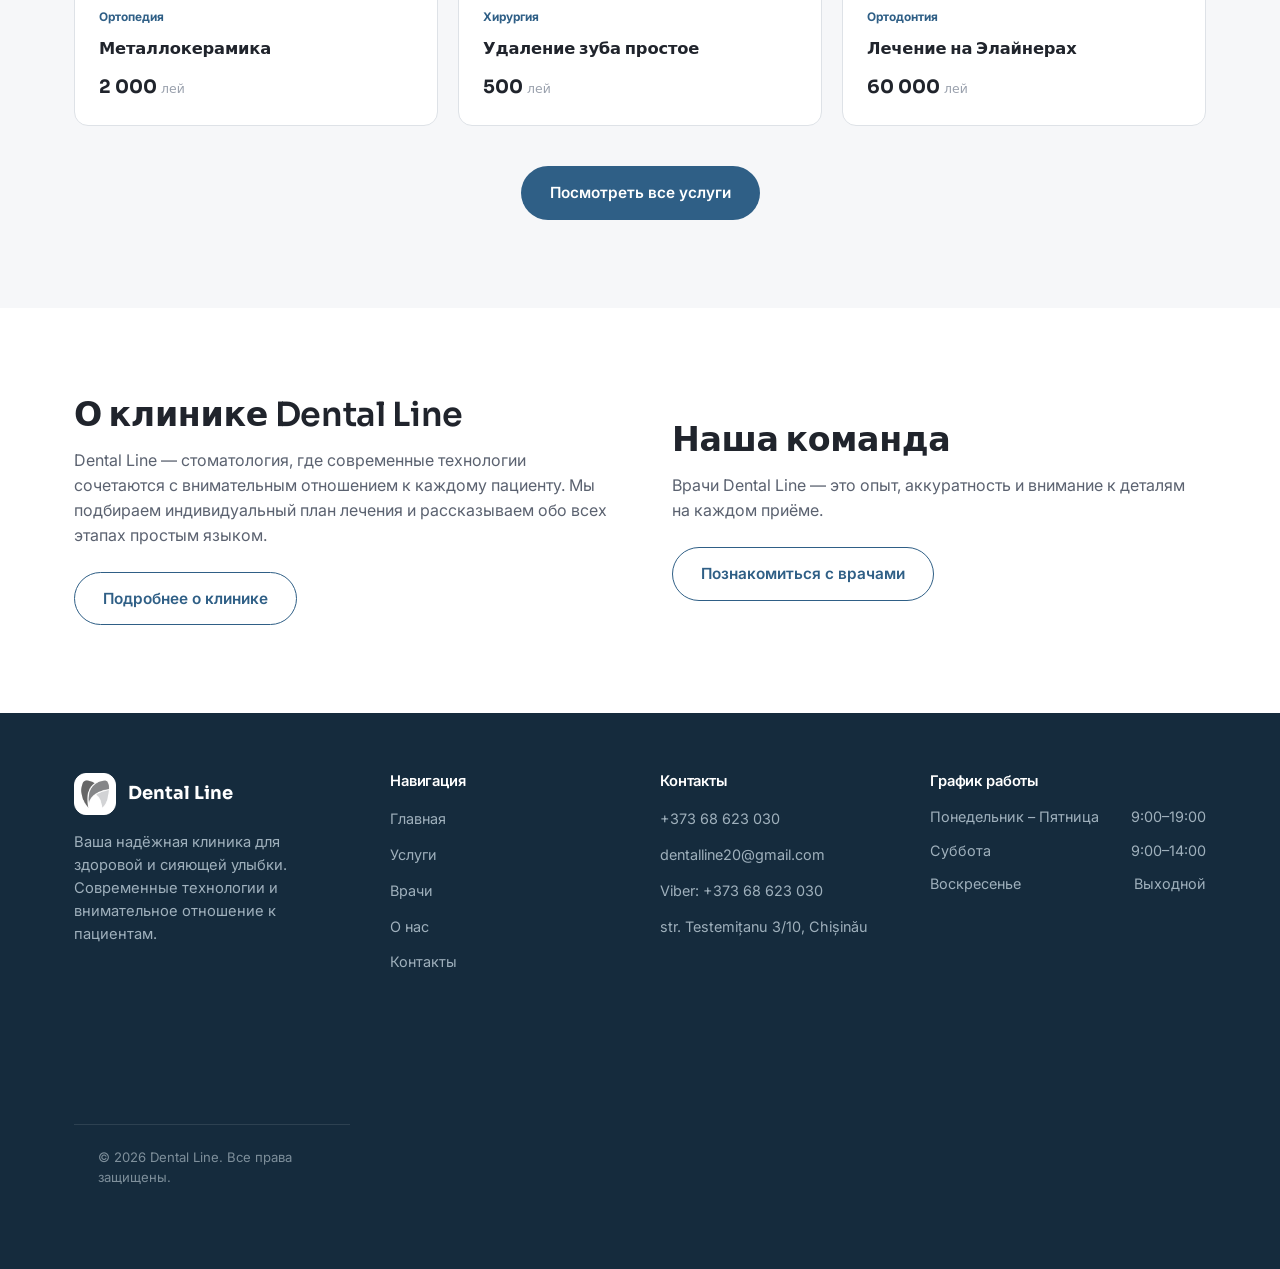
==== commit 6a155430: "Change Google Maps iframe to embed format Updated Google Maps iframe to use embed URL format." ====
--- a/index.html
+++ b/index.html
@@ -244,8 +244,7 @@
         <li class="footer-hours-row"><span data-i18n="contacts.hours.sunday">Вс</span><span data-i18n="contacts.hours.closed">Выходной</span></li>
       </ul>
       <div class="footer-map">
-        <iframe src="https://www.google.com/maps?q=str.+Testemi%C8%9Banu+3%2F10,+Chi%C8%99in%C4%83u&output=embed" loading="lazy" referrerpolicy="no-referrer-when-downgrade" title="Dental Line — карта"></iframe>
-      </div>
+        <iframe src="https://www.google.com/maps/embed?pb=!1m18!1m12!1m3!1d230.07835303325334!2d28.83927732629711!3d46.999389233658185!2m3!1f0!2f0!3f0!3m2!1i1024!2i768!4f13.1!3m3!1m2!1s0x40c97f0064176161%3A0xec240325cbb8bc1f!2sDental%20Line!5e1!3m2!1sru!2sus!4v1788504849346!5m2!1sru!2sus" width="600" height="450" style="border:0;" allowfullscreen="" loading="lazy" referrerpolicy="strict-origin-when-cross-origin"></iframe>
     </div>
   </div>
   <div class="container footer-bottom">
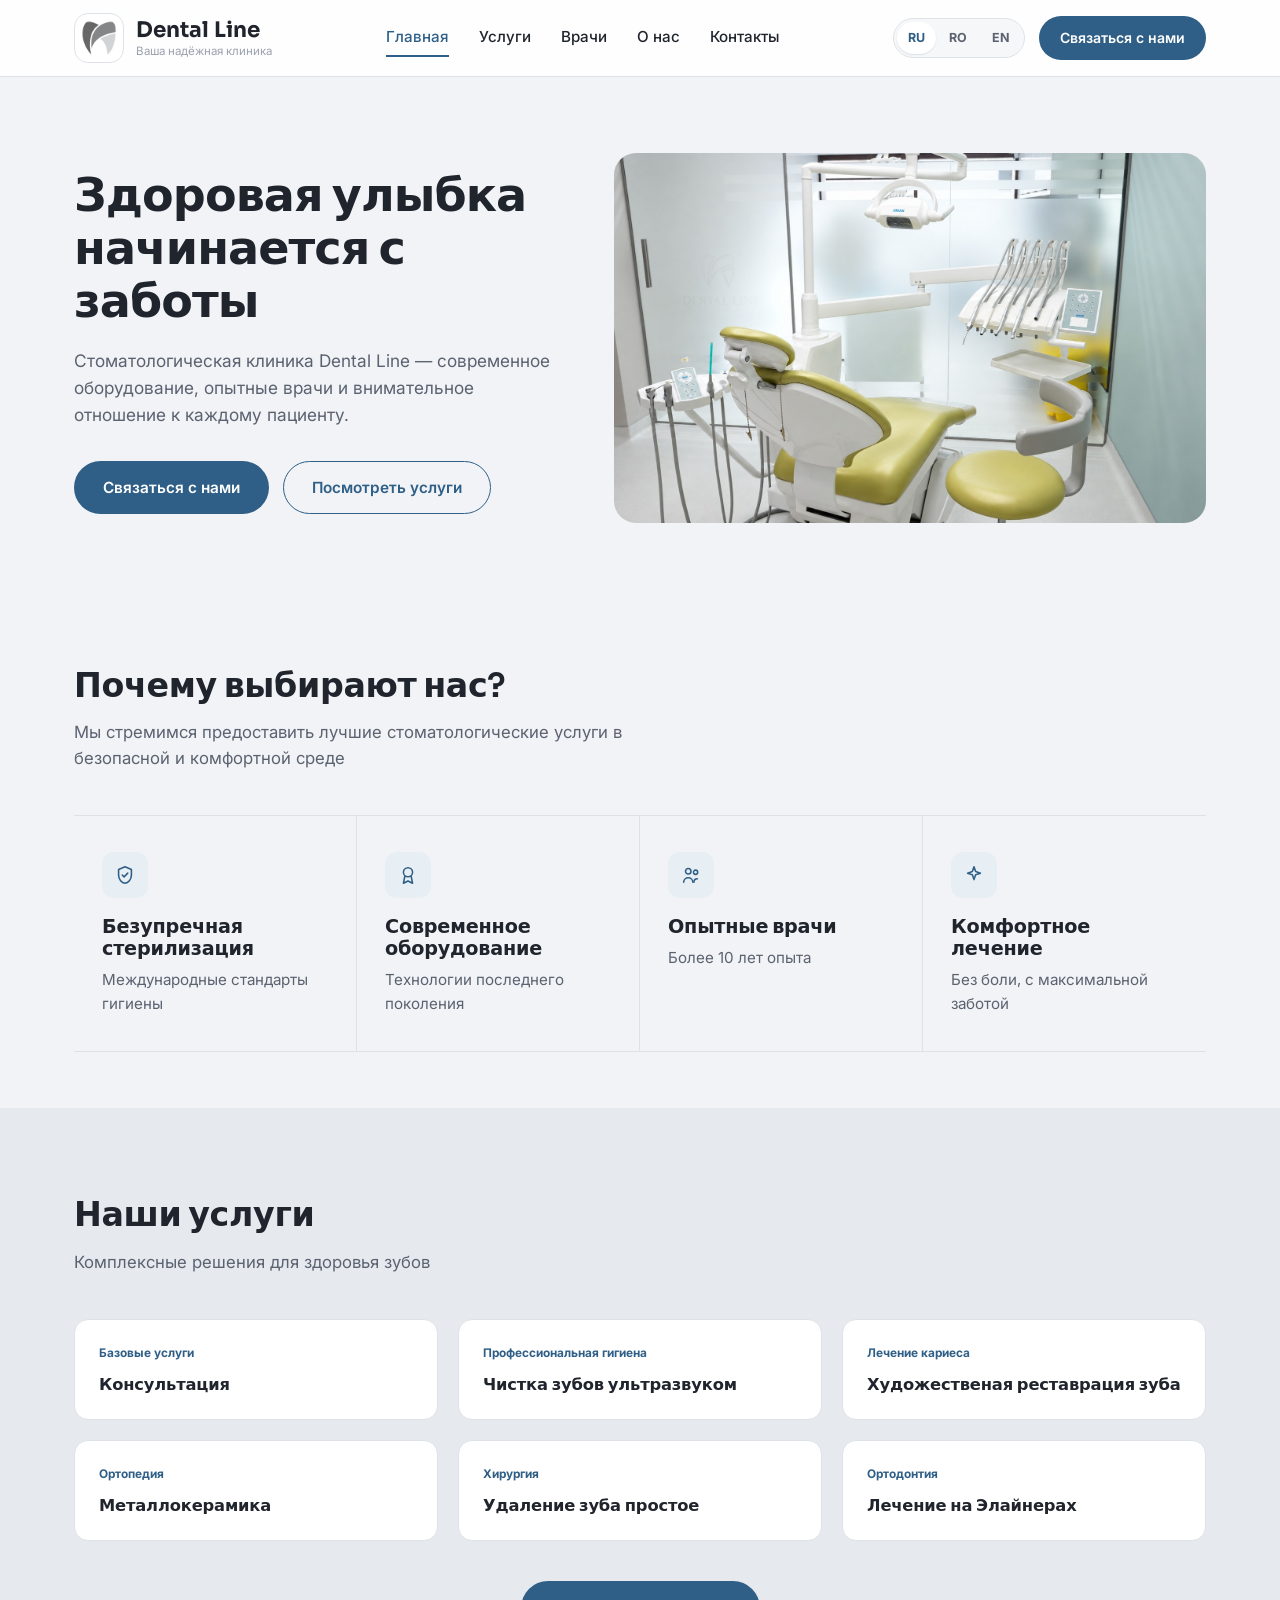
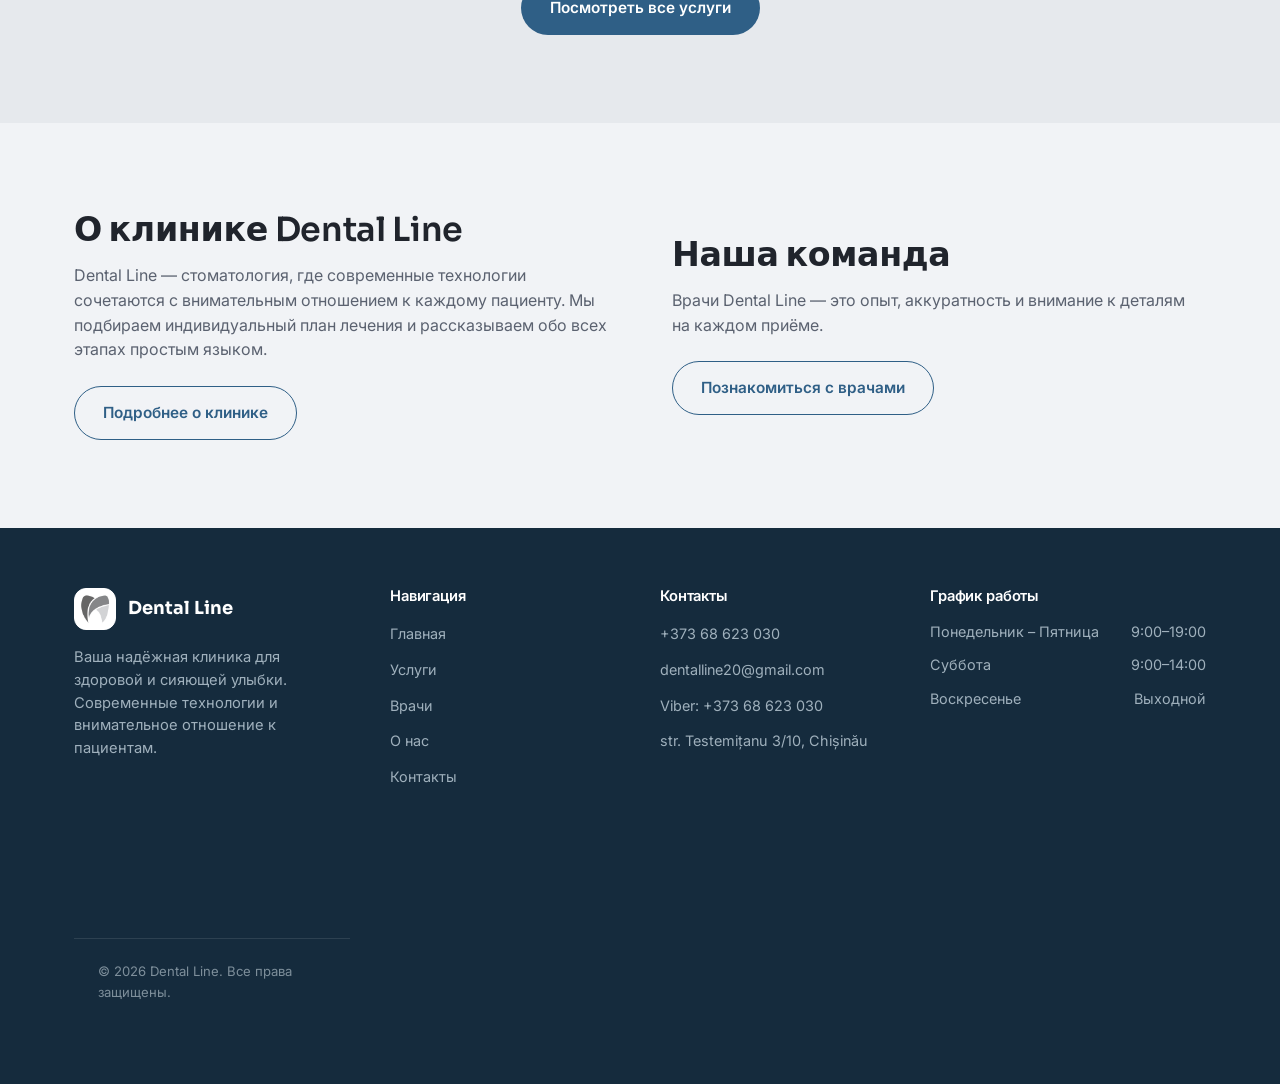
==== commit 444adfad: "Add files via upload" ====
--- a/index.html
+++ b/index.html
@@ -69,7 +69,7 @@
 <header class="site-header">
   <div class="container header-inner">
     <a href="index.html" class="brand">
-      <span class="brand-mark"><img src="img/logo-icon.png" alt="Dental Line" width="42" height="42"></span>
+      <span class="brand-mark"><img src="img/logo-icon.png" alt="Dental Line" width="50" height="50"></span>
       <span class="brand-text">
         <span class="brand-name">Dental Line</span>
         <span class="brand-tag" data-i18n="brand.tag">Ваша надёжная клиника</span>
@@ -125,17 +125,8 @@
           <a href="services.html" class="btn btn-outline" data-i18n="hero.ctaServices">Посмотреть услуги</a>
         </div>
       </div>
-      <div class="hero-visual" aria-hidden="true">
-        <svg viewBox="0 0 400 400" xmlns="http://www.w3.org/2000/svg">
-          <circle cx="200" cy="200" r="155" fill="none" stroke="#2F5F86" stroke-opacity="0.18" stroke-width="1.5" stroke-dasharray="3 9"/>
-          <path d="M200 92c-28 0-45 14-60 14-18 0-34-13-47 1-13 14-8 38 1 62 8 22 10 46 19 74 6 18 13 39 28 39 16 0 15-30 20-49 4-14 9-20 19-20s15 6 19 20c5 19 4 49 20 49 15 0 22-21 28-39 9-28 11-52 19-74 9-24 14-48 1-62-13-14-29-1-47-1-15 0-32-14-60-14z" fill="#2F5F86" fill-opacity="0.14" stroke="#1F4560" stroke-width="3" stroke-linejoin="round"/>
-          <path d="M154 178c5 18 8 19 15 19" stroke="#ffffff" stroke-width="3" fill="none" stroke-linecap="round" opacity="0.55"/>
-          <circle cx="88" cy="118" r="5" fill="#2F5F86"/>
-          <circle cx="315" cy="132" r="4" fill="#2F5F86" opacity="0.6"/>
-          <circle cx="322" cy="268" r="6" fill="#2F5F86" opacity="0.4"/>
-          <path d="M64 258c11 6 11 17 0 23" stroke="#2F5F86" stroke-width="3" fill="none" stroke-linecap="round" opacity="0.5"/>
-          <path d="M336 210c-11 6-11 17 0 23" stroke="#2F5F86" stroke-width="3" fill="none" stroke-linecap="round" opacity="0.4"/>
-        </svg>
+      <div class="hero-visual">
+        <img src="img/office.jpg" alt="Кабинет клиники Dental Line" loading="lazy">
       </div>
     </div>
   </section>
--- a/css/style.css
+++ b/css/style.css
@@ -12,6 +12,11 @@
   --gray-600:#5B6270;
   --ink:#20242C;
 
+  /* Фон всего сайта. Чтобы сделать светлее/темнее — меняйте только это значение. */
+  --page-bg:#F1F3F6;
+  /* Фон "серых" секций (для чередования блоков) — всегда чуть темнее --page-bg. */
+  --panel-gray:#E6E9ED;
+
   --blue:#2F5F86;
   --blue-dark:#1F4560;
   --blue-deep:#152B3D;
@@ -40,7 +45,7 @@
   margin:0;
   font-family:var(--font-body);
   color:var(--ink);
-  background:var(--white);
+  background:var(--page-bg);
   -webkit-font-smoothing:antialiased;
   line-height:1.55;
 }
@@ -83,7 +88,7 @@
 
 .section{ padding-block:88px; }
 .section--tight{ padding-block:56px; }
-.section--gray{ background:var(--gray-50); }
+.section--gray{ background:var(--panel-gray); }
 
 .eyebrow-free-title{ max-width:640px; }
 .section-head{ max-width:620px; margin-bottom:44px; }
@@ -144,6 +149,10 @@
 .brand-name{ font-family:var(--font-display); font-weight:700; font-size:1.12rem; color:var(--ink); }
 .brand-tag{ font-size:.72rem; color:var(--gray-400); margin-top:2px; }
 
+/* Логотип и название в шапке — крупнее, чем в футере (+20%) */
+.site-header .brand-mark{ width:50px; height:50px; border-radius:14px; padding:6px; }
+.site-header .brand-name{ font-size:1.34rem; }
+
 .main-nav{ display:flex; align-items:center; gap:30px; }
 .main-nav a{
   font-weight:500; font-size:.95rem; color:var(--ink);
@@ -184,7 +193,7 @@
   padding-block:76px 88px;
 }
 .hero-grid{
-  display:grid; grid-template-columns:1.05fr .95fr; gap:56px; align-items:center;
+  display:grid; grid-template-columns:.9fr 1.1fr; gap:56px; align-items:center;
 }
 .hero-copy p.lede{
   color:var(--gray-600); font-size:1.08rem; max-width:46ch; margin-top:20px;
@@ -194,13 +203,11 @@
 
 .hero-visual{
   position:relative;
-  background:var(--blue-tint);
   border-radius:var(--radius-lg);
-  padding:32px;
-  display:flex; align-items:center; justify-content:center;
-  aspect-ratio:1/0.92;
-}
-.hero-visual svg{ width:100%; height:100%; }
+  overflow:hidden;
+  aspect-ratio:16/10;
+}
+.hero-visual img{ width:100%; height:100%; object-fit:cover; display:block; }
 
 /* ==========================================================================
    Why choose us
@@ -294,20 +301,22 @@
    Doctors
    ========================================================================== */
 .doctors-grid{
-  display:grid; grid-template-columns:repeat(3,1fr); gap:28px;
-}
-.doctor-card{ text-align:left; }
+  display:flex; flex-direction:column; gap:24px; max-width:840px; margin:0 auto;
+}
+.doctor-card{
+  display:flex; align-items:center; gap:28px; text-align:left;
+  background:var(--white); border:1px solid var(--gray-200); border-radius:var(--radius-lg);
+  padding:24px;
+}
 .doctor-photo{
-  aspect-ratio:1/1; border-radius:var(--radius-md);
-  background:linear-gradient(155deg, var(--blue-tint), var(--gray-100));
-  border:1.5px dashed var(--gray-300);
-  display:flex; flex-direction:column; align-items:center; justify-content:center; gap:10px;
-  color:var(--gray-400); margin-bottom:16px;
-}
-.doctor-photo svg{ width:44px; height:44px; }
-.doctor-photo span{ font-size:.78rem; font-weight:600; color:var(--gray-400); }
-.doctor-card h3{ margin-bottom:4px; }
-.doctor-card .role{ color:var(--blue); font-size:.88rem; font-weight:600; margin-bottom:8px; }
+  width:220px; height:391px; flex-shrink:0; border-radius:var(--radius-md);
+  overflow:hidden; background:var(--gray-100);
+}
+.doctor-photo img{ width:100%; height:100%; object-fit:cover; display:block; }
+.doctor-card h3{ margin-bottom:4px; font-size:1.18rem; }
+.doctor-card .role{ color:var(--blue); font-size:.92rem; font-weight:600; margin-bottom:8px; }
+.doctor-card .bio{ color:var(--ink); font-size:.94rem; margin-top:6px; }
+.doctor-card .quote{ color:var(--ink); font-size:.94rem; font-style:italic; margin-top:10px; }
 .doctor-card .note{ color:var(--gray-400); font-size:.86rem; }
 
 /* ==========================================================================
@@ -323,10 +332,10 @@
 .about-grid p + p{ margin-top:16px; }
 .about-grid .lede{ color:var(--gray-600); }
 .about-visual{
-  background:var(--gray-50); border-radius:var(--radius-lg); padding:28px;
-  aspect-ratio:1/1; display:flex; align-items:center; justify-content:center;
-}
-.about-visual svg{ width:100%; height:100%; }
+  border-radius:var(--radius-lg); overflow:hidden;
+  aspect-ratio:16/9;
+}
+.about-visual img{ width:100%; height:100%; object-fit:cover; display:block; }
 
 .pillars{
   display:grid; grid-template-columns:repeat(3,1fr); gap:24px; margin-top:64px;
@@ -363,7 +372,7 @@
   border-radius:var(--radius-md); overflow:hidden; border:1px solid var(--gray-200);
   aspect-ratio:16/10;
 }
-.map-embed iframe{ width:100%; height:100%; border:0; }
+.map-embed iframe{ width:110%; height:100%; border:0; }
 
 .contact-form-panel{
   background:var(--gray-50); border-radius:var(--radius-lg); padding:36px;
@@ -422,7 +431,6 @@
   .why-grid{ grid-template-columns:repeat(2,1fr); }
   .why-item:nth-child(2){ border-right:none; }
   .services-preview-grid{ grid-template-columns:repeat(2,1fr); }
-  .doctors-grid{ grid-template-columns:repeat(2,1fr); }
   .about-grid{ grid-template-columns:1fr; }
   .about-visual{ order:-1; max-width:420px; margin-inline:auto; width:100%; }
   .pillars{ grid-template-columns:1fr; }
@@ -454,7 +462,8 @@
   .why-grid{ grid-template-columns:1fr; }
   .why-item{ border-right:none; }
   .services-preview-grid{ grid-template-columns:1fr; }
-  .doctors-grid{ grid-template-columns:1fr; }
+  .doctor-card{ flex-direction:column; text-align:center; padding:28px 20px; }
+  .doctor-photo{ width:170px; height:302px; }
   .footer-top{ grid-template-columns:1fr; }
   .section{ padding-block:56px; }
 
